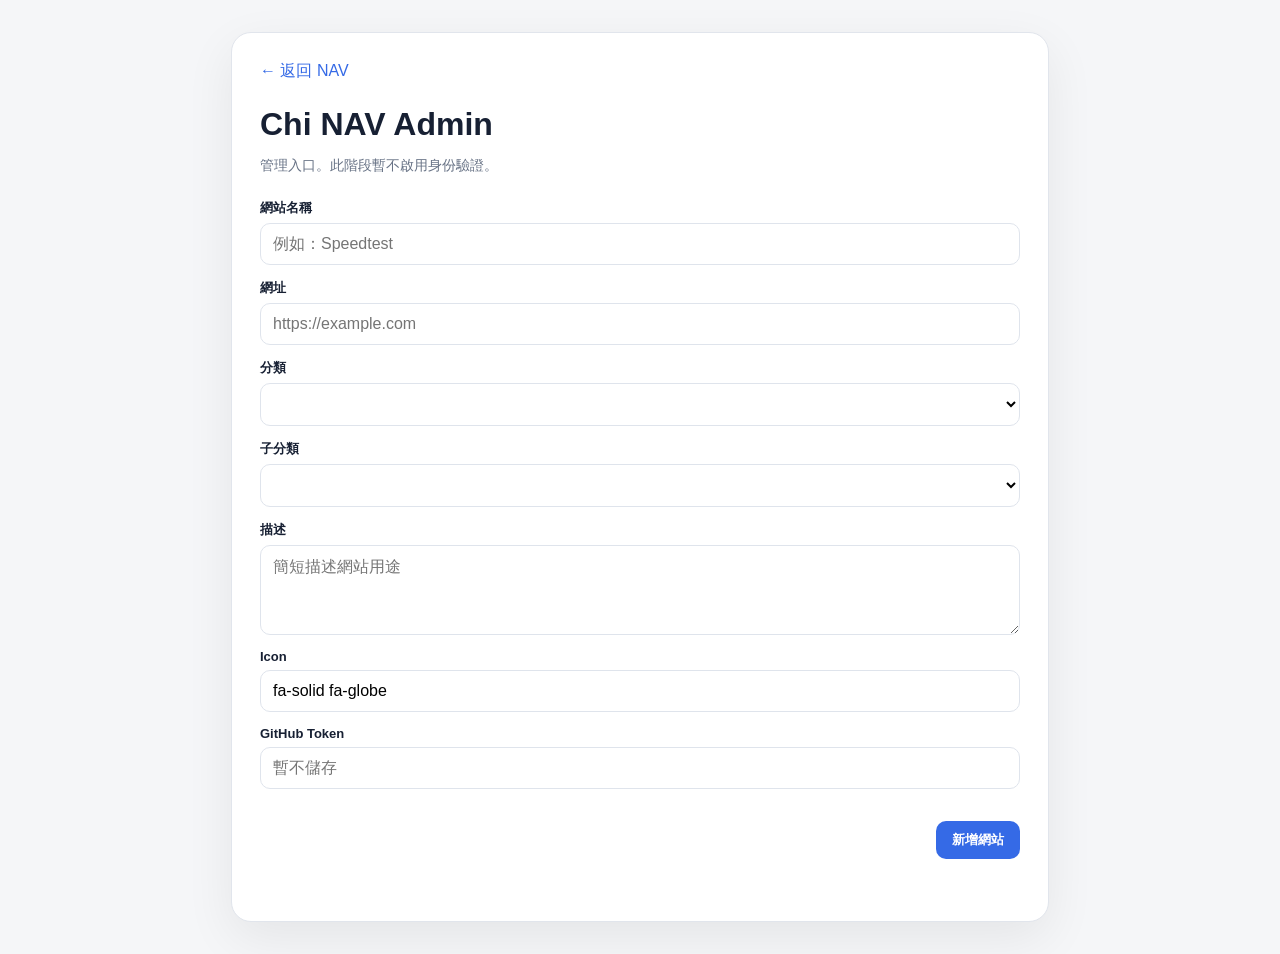
==== admin/index.html @ 122c4c47 "feat: add private admin entry" ====
<!DOCTYPE html>
<html lang="zh-TW">
<head>
<meta charset="UTF-8">
<meta name="viewport" content="width=device-width, initial-scale=1.0">
<title>Chi NAV Admin</title>
<style>
:root{font-family:-apple-system,BlinkMacSystemFont,"Segoe UI",sans-serif;color:#172033;background:#f5f6f8}body{margin:0;padding:32px}.panel{max-width:760px;margin:auto;background:#fff;border:1px solid #e1e5ec;border-radius:20px;padding:28px;box-shadow:0 16px 50px #00000012}h1{margin:0 0 6px}.muted{color:#687386;font-size:14px}.grid{display:grid;gap:14px;margin-top:24px}.field{display:grid;gap:6px}.field label{font-size:13px;font-weight:700}.field input,.field select,.field textarea{width:100%;box-sizing:border-box;padding:11px 12px;border:1px solid #dfe4ec;border-radius:10px;background:#fff;font:inherit}.field textarea{min-height:90px;resize:vertical}.actions{display:flex;justify-content:flex-end;gap:10px;margin-top:18px}.actions button{border:0;border-radius:10px;padding:10px 16px;cursor:pointer;font-weight:700}.primary{background:#356ae6;color:#fff}.status{min-height:20px;font-size:13px}.back{display:inline-block;margin-bottom:24px;color:#356ae6;text-decoration:none}
</style>
</head>
<body>
<main class="panel">
<a class="back" href="../">← 返回 NAV</a>
<h1>Chi NAV Admin</h1>
<p class="muted">管理入口。此階段暫不啟用身份驗證。</p>
<form id="quick-add" class="grid">
<div class="field"><label for="title">網站名稱</label><input id="title" name="title" required placeholder="例如：Speedtest"></div>
<div class="field"><label for="url">網址</label><input id="url" name="url" type="url" required placeholder="https://example.com"></div>
<div class="field"><label for="taxonomy">分類</label><select id="taxonomy" name="taxonomy" required></select></div>
<div class="field"><label for="subcategory">子分類</label><select id="subcategory" name="subcategory" required></select></div>
<div class="field"><label for="description">描述</label><textarea id="description" name="description" placeholder="簡短描述網站用途"></textarea></div>
<div class="field"><label for="icon">Icon</label><input id="icon" name="icon" value="fa-solid fa-globe"></div>
<div class="field"><label for="token">GitHub Token</label><input id="token" name="token" type="password" autocomplete="off" placeholder="暫不儲存"></div>
<div class="actions"><button type="submit" class="primary">新增網站</button></div>
<div id="status" class="status" aria-live="polite"></div>
</form>
</main>
<script src="quick-add.js"></script>
</body>
</html>
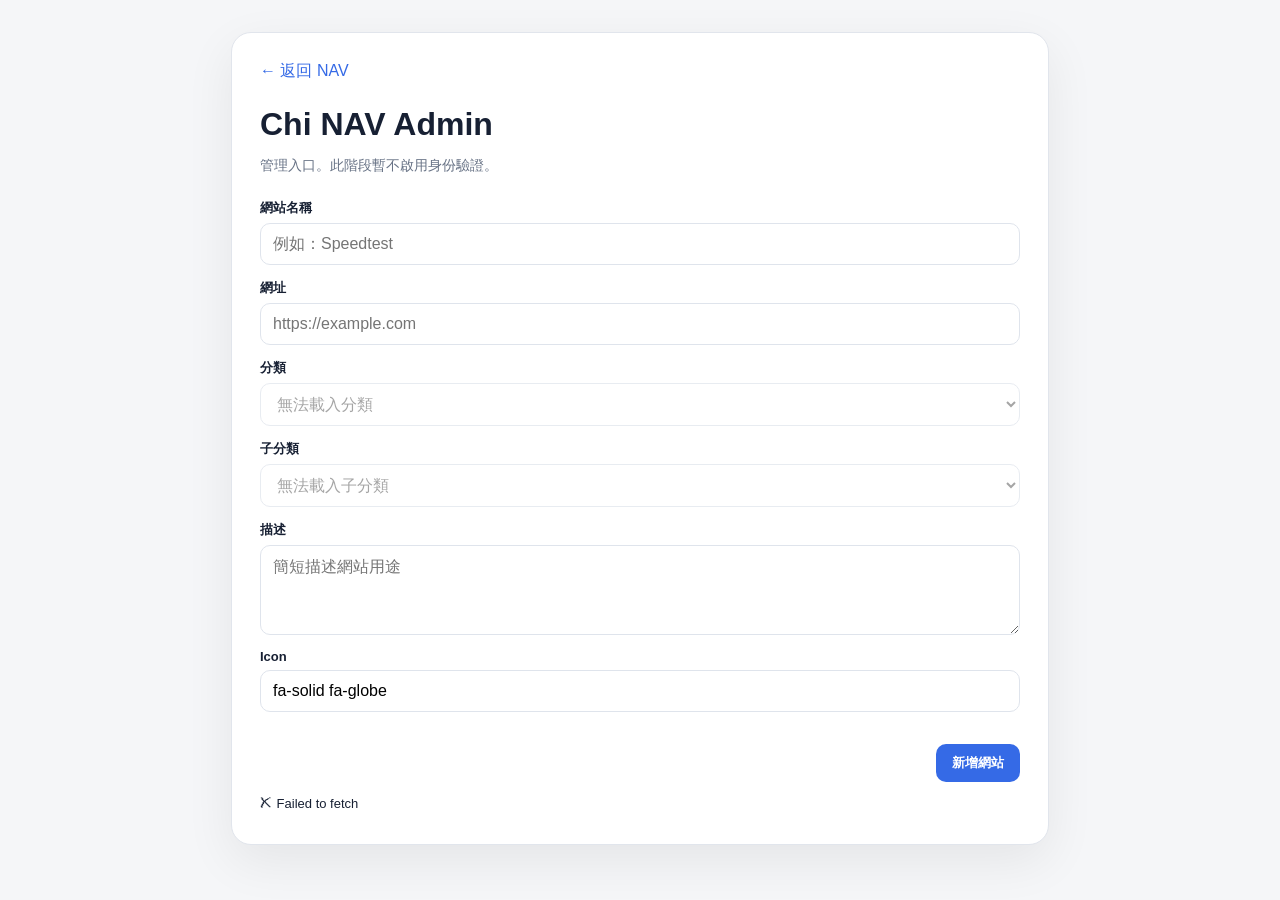
==== commit 0625b11d: "fix(admin): align add form fields" ====
--- a/admin/index.html
+++ b/admin/index.html
@@ -13,18 +13,17 @@
 <a class="back" href="../">← 返回 NAV</a>
 <h1>Chi NAV Admin</h1>
 <p class="muted">管理入口。此階段暫不啟用身份驗證。</p>
-<form id="quick-add" class="grid">
-<div class="field"><label for="title">網站名稱</label><input id="title" name="title" required placeholder="例如：Speedtest"></div>
-<div class="field"><label for="url">網址</label><input id="url" name="url" type="url" required placeholder="https://example.com"></div>
-<div class="field"><label for="taxonomy">分類</label><select id="taxonomy" name="taxonomy" required></select></div>
-<div class="field"><label for="subcategory">子分類</label><select id="subcategory" name="subcategory" required></select></div>
+<form id="quick-add" class="grid" novalidate>
+<div class="field"><label for="title">網站名稱</label><input id="title" name="title" placeholder="例如：Speedtest"></div>
+<div class="field"><label for="url">網址</label><input id="url" name="url" type="url" placeholder="https://example.com"></div>
+<div class="field"><label for="taxonomy">分類</label><select id="taxonomy" name="taxonomy"></select></div>
+<div class="field"><label for="subcategory">子分類</label><select id="subcategory" name="subcategory"></select></div>
 <div class="field"><label for="description">描述</label><textarea id="description" name="description" placeholder="簡短描述網站用途"></textarea></div>
 <div class="field"><label for="icon">Icon</label><input id="icon" name="icon" value="fa-solid fa-globe"></div>
-<div class="field"><label for="token">GitHub Token</label><input id="token" name="token" type="password" autocomplete="off" placeholder="暫不儲存"></div>
 <div class="actions"><button type="submit" class="primary">新增網站</button></div>
 <div id="status" class="status" aria-live="polite"></div>
 </form>
 </main>
-<script src="quick-add.js"></script>
+<script src="quick-add.js?v=3.0.0.5"></script>
 </body>
-</html>
+</html>
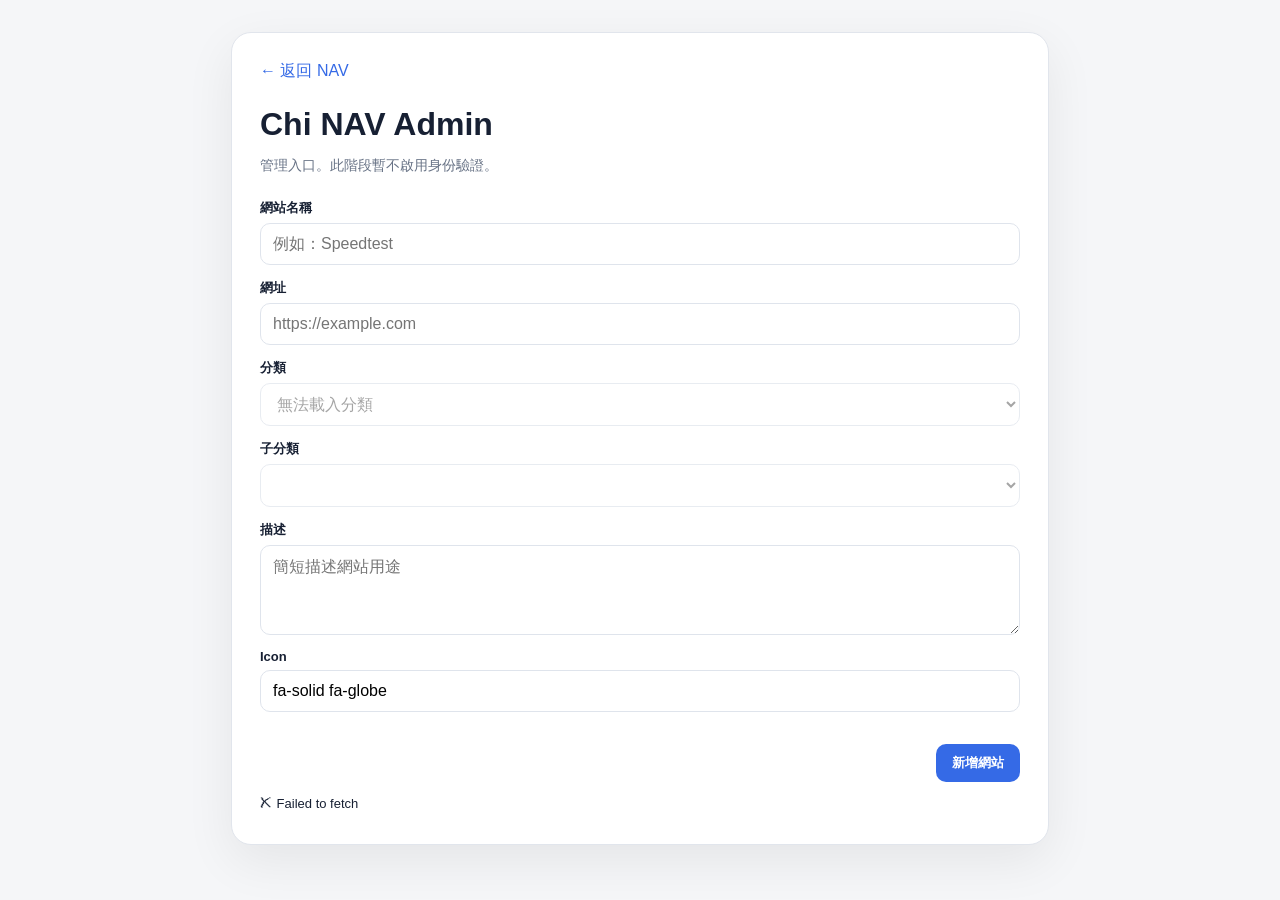
==== commit 8d9b9af2: "fix(admin): align form validation for optional subcategories v3.0.0.5" ====
--- a/admin/index.html
+++ b/admin/index.html
@@ -26,4 +26,4 @@
 </main>
 <script src="quick-add.js?v=3.0.0.5"></script>
 </body>
-</html>+</html>
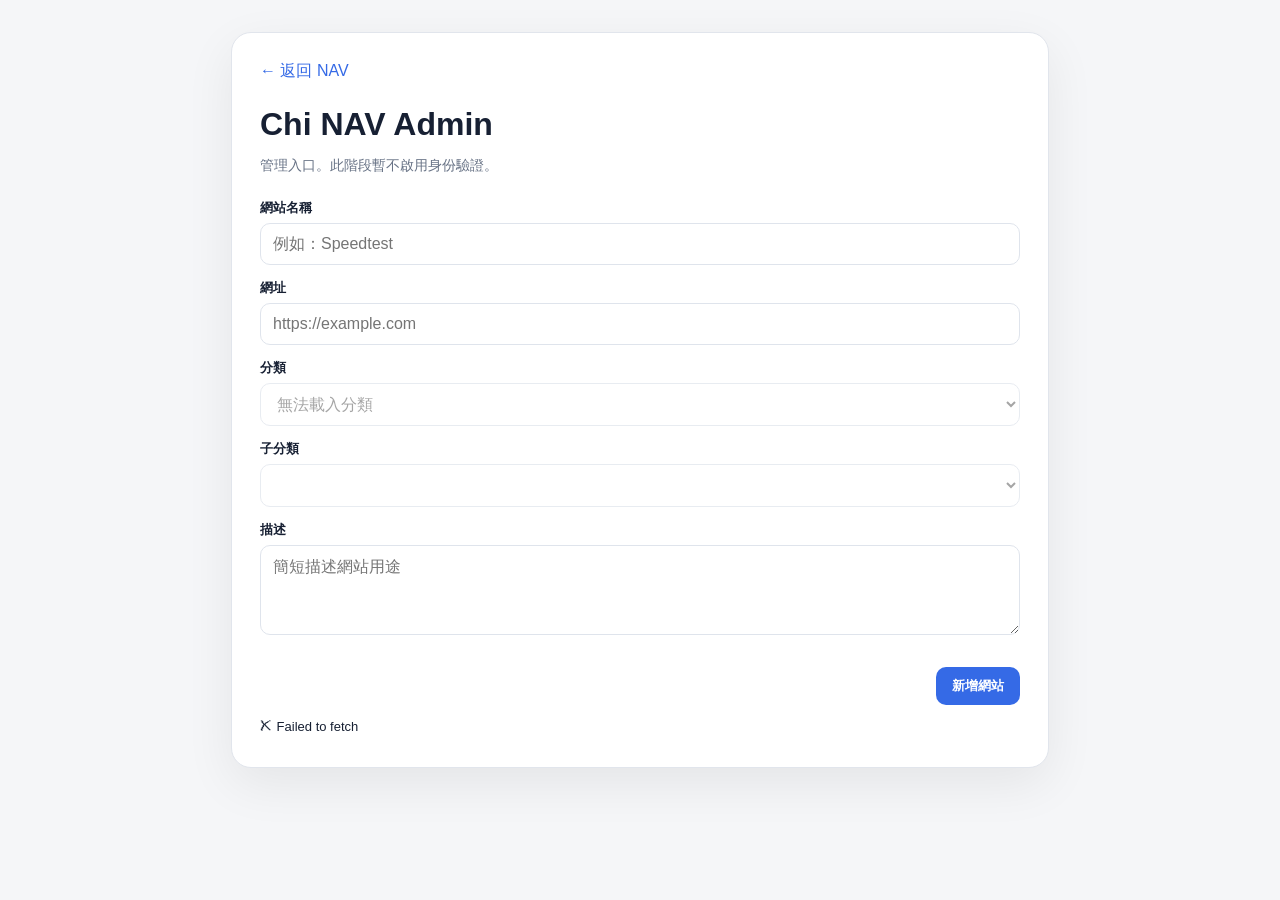
==== commit d661e643: "chore: remove unused admin icon field" ====
--- a/admin/index.html
+++ b/admin/index.html
@@ -19,11 +19,10 @@
 <div class="field"><label for="taxonomy">分類</label><select id="taxonomy" name="taxonomy"></select></div>
 <div class="field"><label for="subcategory">子分類</label><select id="subcategory" name="subcategory"></select></div>
 <div class="field"><label for="description">描述</label><textarea id="description" name="description" placeholder="簡短描述網站用途"></textarea></div>
-<div class="field"><label for="icon">Icon</label><input id="icon" name="icon" value="fa-solid fa-globe"></div>
 <div class="actions"><button type="submit" class="primary">新增網站</button></div>
 <div id="status" class="status" aria-live="polite"></div>
 </form>
 </main>
-<script src="quick-add.js?v=3.0.0.5"></script>
+<script src="quick-add.js"></script>
 </body>
 </html>
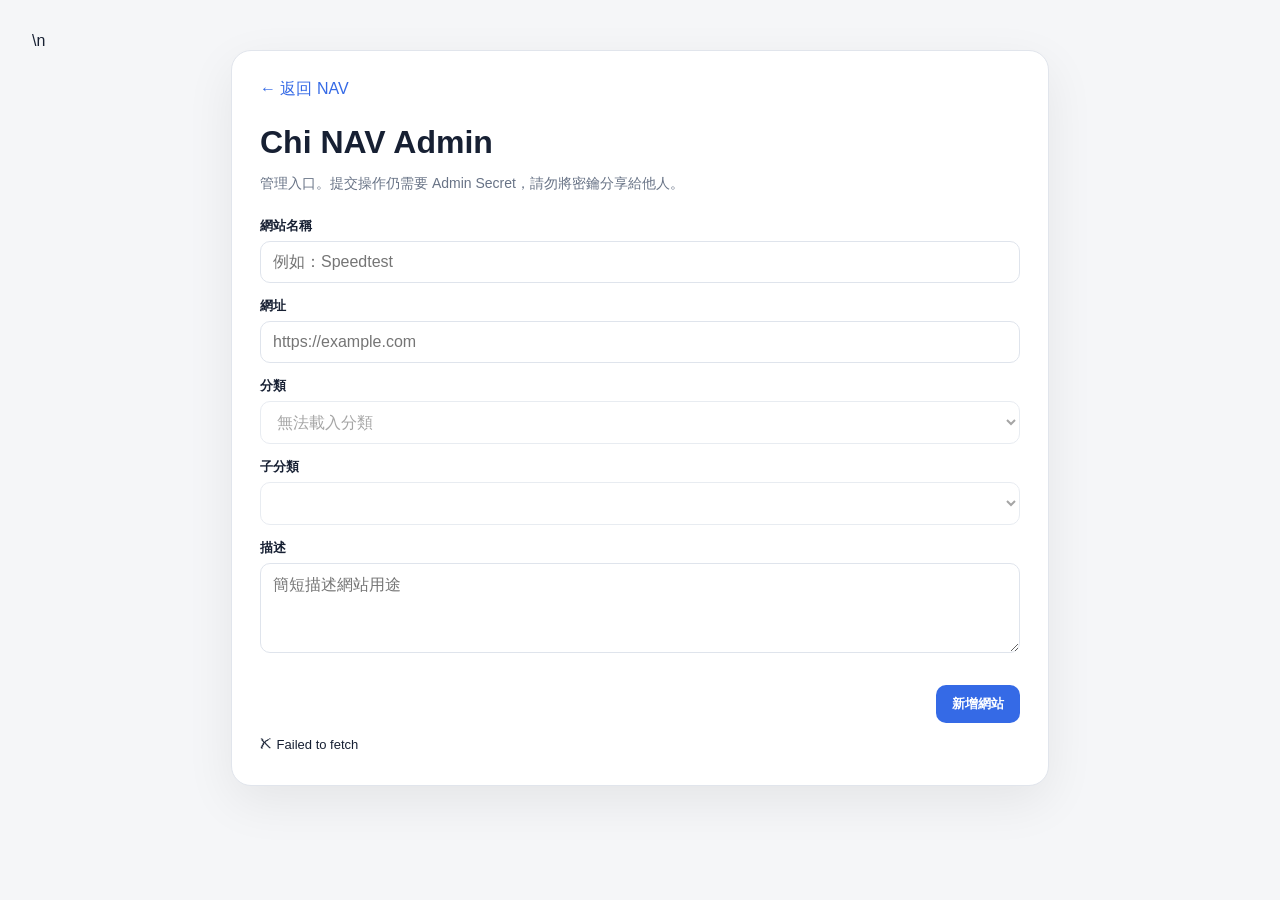
==== commit 7efac70f: "chore: prevent admin page indexing" ====
--- a/admin/index.html
+++ b/admin/index.html
@@ -2,7 +2,7 @@
 <html lang="zh-TW">
 <head>
 <meta charset="UTF-8">
-<meta name="viewport" content="width=device-width, initial-scale=1.0">
+<meta name="viewport" content="width=device-width, initial-scale=1.0">\n<meta name="robots" content="noindex, nofollow, noarchive">
 <title>Chi NAV Admin</title>
 <style>
 :root{font-family:-apple-system,BlinkMacSystemFont,"Segoe UI",sans-serif;color:#172033;background:#f5f6f8}body{margin:0;padding:32px}.panel{max-width:760px;margin:auto;background:#fff;border:1px solid #e1e5ec;border-radius:20px;padding:28px;box-shadow:0 16px 50px #00000012}h1{margin:0 0 6px}.muted{color:#687386;font-size:14px}.grid{display:grid;gap:14px;margin-top:24px}.field{display:grid;gap:6px}.field label{font-size:13px;font-weight:700}.field input,.field select,.field textarea{width:100%;box-sizing:border-box;padding:11px 12px;border:1px solid #dfe4ec;border-radius:10px;background:#fff;font:inherit}.field textarea{min-height:90px;resize:vertical}.actions{display:flex;justify-content:flex-end;gap:10px;margin-top:18px}.actions button{border:0;border-radius:10px;padding:10px 16px;cursor:pointer;font-weight:700}.primary{background:#356ae6;color:#fff}.status{min-height:20px;font-size:13px}.back{display:inline-block;margin-bottom:24px;color:#356ae6;text-decoration:none}
@@ -12,7 +12,7 @@
 <main class="panel">
 <a class="back" href="../">← 返回 NAV</a>
 <h1>Chi NAV Admin</h1>
-<p class="muted">管理入口。此階段暫不啟用身份驗證。</p>
+<p class="muted">管理入口。提交操作仍需要 Admin Secret，請勿將密鑰分享給他人。</p>
 <form id="quick-add" class="grid" novalidate>
 <div class="field"><label for="title">網站名稱</label><input id="title" name="title" placeholder="例如：Speedtest"></div>
 <div class="field"><label for="url">網址</label><input id="url" name="url" type="url" placeholder="https://example.com"></div>
